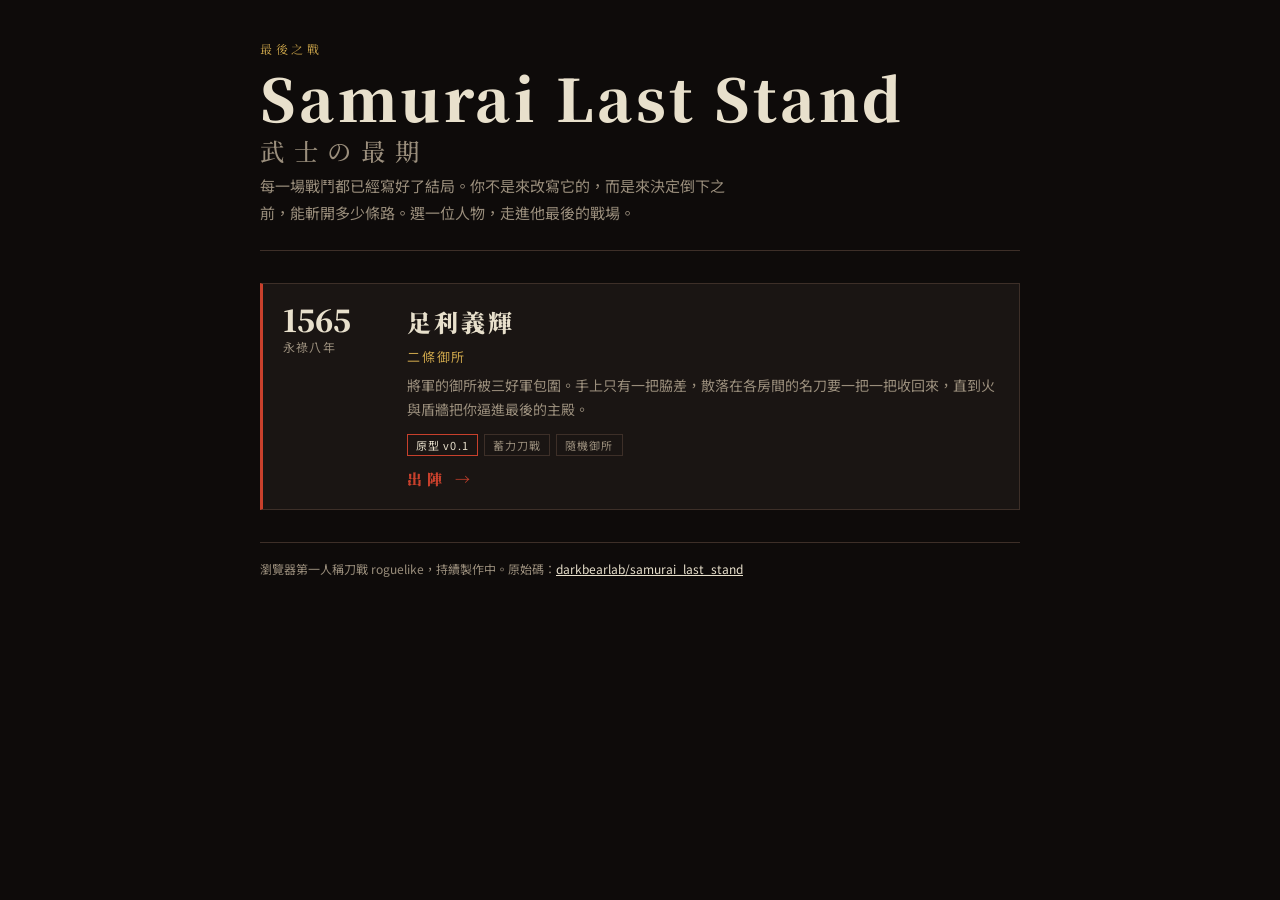
==== index.html @ 81eef3d2 "Add root scenario hub and 足利義輝 prototype (nijo_gosho v0.1.0) - index.html: scenario selection page; " ====
<!doctype html>
<html lang="zh-Hant">
<head>
<meta charset="utf-8">
<meta name="viewport" content="width=device-width,initial-scale=1,viewport-fit=cover">
<title>Samurai Last Stand</title>
<meta name="description" content="以歷史上武士的最後一戰為題材的瀏覽器第一人稱刀戰 roguelike 合集。">
<link rel="preconnect" href="https://fonts.googleapis.com">
<link rel="stylesheet" href="https://fonts.googleapis.com/css2?family=Noto+Serif+TC:wght@500;900&family=Noto+Sans+TC:wght@400;700&display=swap">
<style>
/* 版面：一欄式，標題之下是一張張「戰場卡」，每張卡一位人物、一場最後之戰 */
:root {
  --urushi: #0e0b0a; --sumi: #1a1513; --kaba: #2b211d; --line: #3d2f28;
  --shu: #c8402c; --kin: #c9a34a; --washi: #e8e0cc; --dim: #9a8e7c;
  --f-serif: 'Noto Serif TC', 'Songti TC', 'PMingLiU', serif;
  --f-sans: 'Noto Sans TC', 'Microsoft JhengHei', 'PingFang TC', system-ui, sans-serif;
  color-scheme: dark;
}
* { box-sizing: border-box; }
html, body { margin: 0; min-height: 100%; background: var(--urushi); color: var(--washi); font-family: var(--f-sans); }
body { padding: calc(40px + env(safe-area-inset-top, 0px)) 16px calc(40px + env(safe-area-inset-bottom, 0px)); }
main { max-width: 760px; margin: 0 auto; display: flex; flex-direction: column; gap: 32px; }
header { display: flex; flex-direction: column; gap: 10px; border-bottom: 1px solid var(--line); padding-bottom: 24px; }
.eyebrow { font-family: var(--f-serif); font-size: 12px; letter-spacing: .3em; color: var(--kin); }
h1 { margin: 0; font-family: var(--f-serif); font-weight: 900; font-size: clamp(34px, 8vw, 58px); letter-spacing: .06em; line-height: 1.05; text-wrap: balance; }
h1 span { display: block; font-size: .42em; letter-spacing: .4em; color: var(--dim); margin-top: 10px; font-weight: 500; }
.lead { margin: 0; color: var(--dim); font-size: 15px; line-height: 1.75; max-width: 60ch; }
.list { display: flex; flex-direction: column; gap: 16px; }
.card { position: relative; display: grid; grid-template-columns: 104px 1fr; gap: 20px; padding: 20px; background: var(--sumi); border: 1px solid var(--line); border-left: 3px solid var(--shu); color: inherit; text-decoration: none; transition: border-color .15s, background .15s; }
a.card:hover, a.card:focus-visible { background: var(--kaba); border-color: var(--kin); border-left-color: var(--shu); outline: none; }
.year { display: flex; flex-direction: column; align-items: flex-start; gap: 4px; }
.year b { font-family: var(--f-serif); font-weight: 900; font-size: 30px; font-variant-numeric: tabular-nums; line-height: 1; }
.year small { font-size: 12px; color: var(--dim); letter-spacing: .1em; }
.body { display: flex; flex-direction: column; gap: 8px; min-width: 0; }
.who { font-family: var(--f-serif); font-weight: 900; font-size: 24px; letter-spacing: .12em; margin: 0; }
.where { font-size: 13px; color: var(--kin); letter-spacing: .14em; }
.body p { margin: 0; color: var(--dim); font-size: 14px; line-height: 1.7; }
.tags { display: flex; flex-wrap: wrap; gap: 6px; margin-top: 4px; }
.tag { font-size: 11px; letter-spacing: .1em; padding: 2px 8px; border: 1px solid var(--line); color: var(--dim); }
.tag.live { border-color: var(--shu); color: var(--washi); }
.go { font-family: var(--f-serif); font-weight: 900; letter-spacing: .3em; color: var(--shu); font-size: 15px; margin-top: 4px; }
.soon { border-left-color: var(--line); opacity: .55; }
footer { color: var(--dim); font-size: 12px; line-height: 1.7; border-top: 1px solid var(--line); padding-top: 16px; }
footer a { color: var(--washi); }
@media (max-width: 520px) { .card { grid-template-columns: 1fr; gap: 12px; } .year { flex-direction: row; align-items: baseline; gap: 10px; } }
@media (prefers-reduced-motion: reduce) { .card { transition: none; } }
</style>
</head>
<body>
<main>
  <header>
    <div class="eyebrow">最後之戰</div>
    <h1>Samurai Last Stand<span>武士の最期</span></h1>
    <p class="lead">每一場戰鬥都已經寫好了結局。你不是來改寫它的，而是來決定倒下之前，能斬開多少條路。選一位人物，走進他最後的戰場。</p>
  </header>

  <section class="list" id="list" aria-label="人物與戰場"></section>

  <footer>
    瀏覽器第一人稱刀戰 roguelike，持續製作中。原始碼：<a href="https://github.com/darkbearlab/samurai_last_stand">darkbearlab/samurai_last_stand</a>
  </footer>
</main>

<script>
/* 新增人物或模式時，在這個陣列加一筆即可。path 指向該作品的目錄。 */
const SCENARIOS = [
  {
    path: 'nijo_gosho/index.html',
    year: '1565', era: '永祿八年',
    who: '足利義輝',
    where: '二條御所',
    text: '將軍的御所被三好軍包圍。手上只有一把脇差，散落在各房間的名刀要一把一把收回來，直到火與盾牆把你逼進最後的主殿。',
    tags: ['原型 v0.1', '蓄力刀戰', '隨機御所'],
    live: true,
  },
];

const list = document.getElementById('list');
list.innerHTML = SCENARIOS.map((s) => {
  const inner = `
    <div class="year"><b>${s.year}</b><small>${s.era}</small></div>
    <div class="body">
      <h2 class="who">${s.who}</h2>
      <div class="where">${s.where}</div>
      <p>${s.text}</p>
      <div class="tags">${s.tags.map((t, i) => `<span class="tag${i === 0 && s.live ? ' live' : ''}">${t}</span>`).join('')}</div>
      ${s.live ? '<div class="go">出陣 →</div>' : ''}
    </div>`;
  return s.live ? `<a class="card" href="${s.path}">${inner}</a>` : `<div class="card soon">${inner}</div>`;
}).join('');
</script>
</body>
</html>
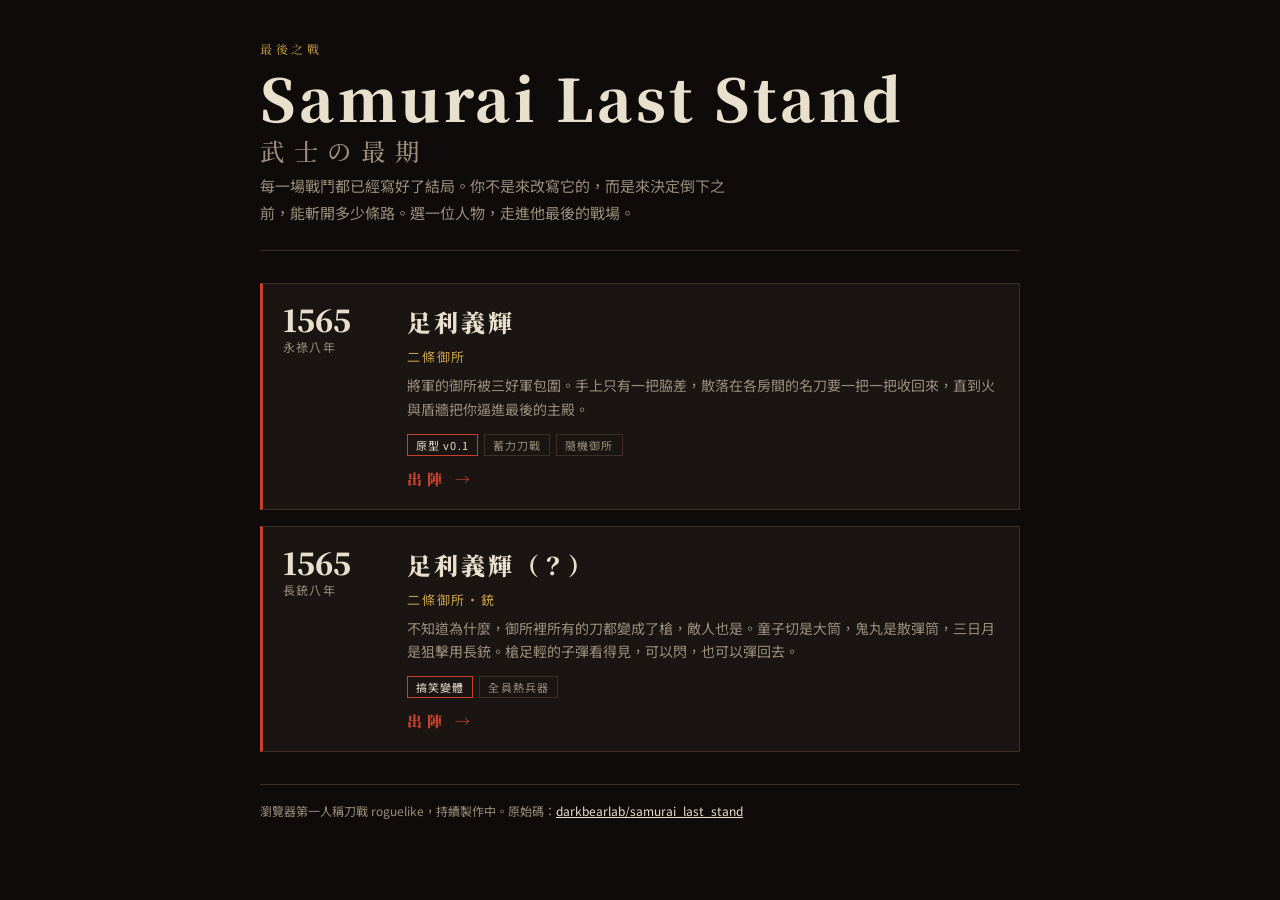
==== commit 9475d8e1: "Add 二條御所・銃 comedy variant (all firearms) - nijo_gosho_gun/: separate entry reusing nijo_gosho/js wit" ====
--- a/index.html
+++ b/index.html
@@ -73,6 +73,15 @@
     tags: ['原型 v0.1', '蓄力刀戰', '隨機御所'],
     live: true,
   },
+  {
+    path: 'nijo_gosho_gun/index.html',
+    year: '1565', era: '長銃八年',
+    who: '足利義輝（？）',
+    where: '二條御所・銃',
+    text: '不知道為什麼，御所裡所有的刀都變成了槍，敵人也是。童子切是大筒，鬼丸是散彈筒，三日月是狙擊用長銃。槍足輕的子彈看得見，可以閃，也可以彈回去。',
+    tags: ['搞笑變體', '全員熱兵器'],
+    live: true,
+  },
 ];
 
 const list = document.getElementById('list');
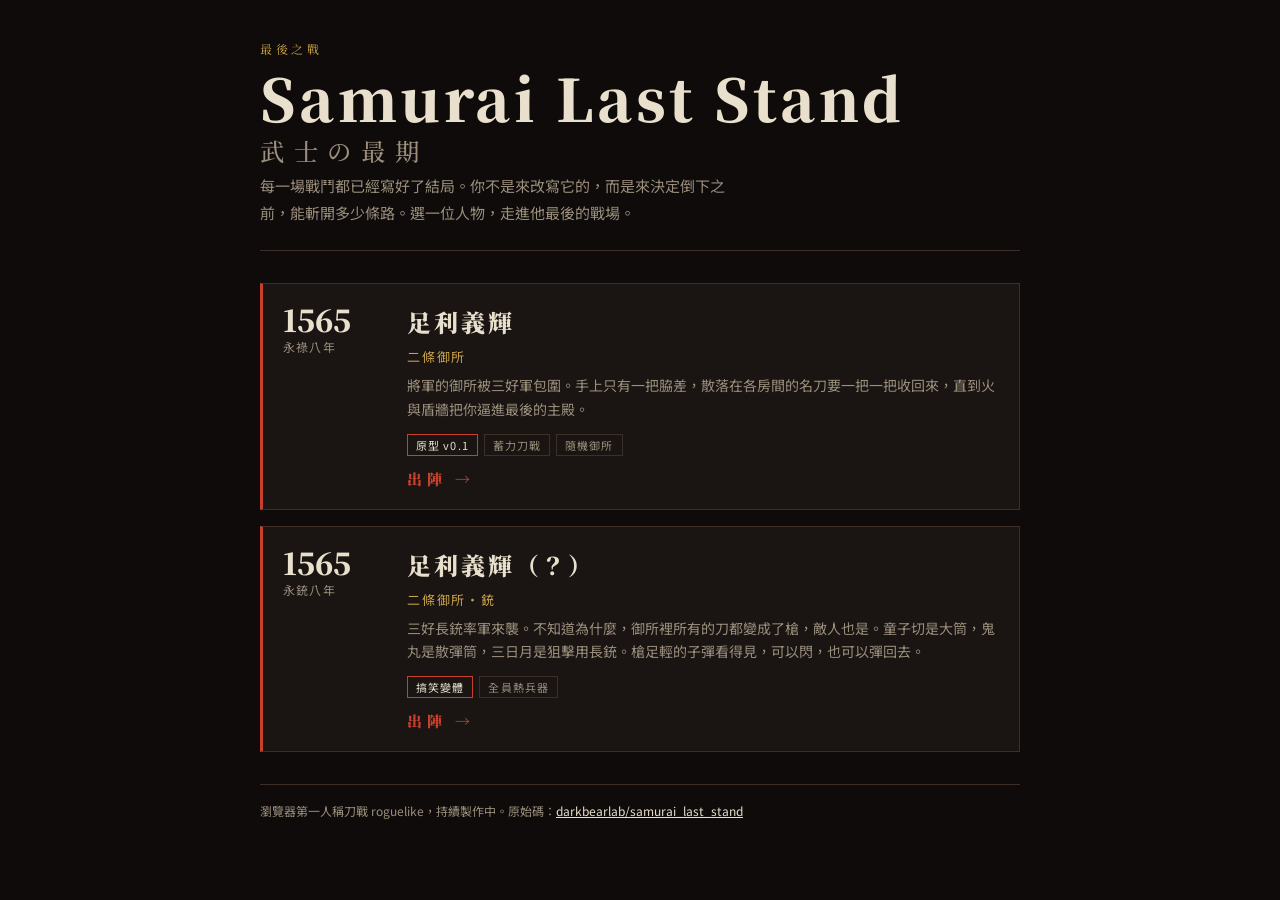
==== commit 23ded74a: "nijo_gosho_gun: era 永銃八年, besieged by 三好長銃 Co-Authored-By: Claude Opus 5.5 <noreply@anthropic.com> C" ====
--- a/index.html
+++ b/index.html
@@ -75,10 +75,10 @@
   },
   {
     path: 'nijo_gosho_gun/index.html',
-    year: '1565', era: '長銃八年',
+    year: '1565', era: '永銃八年',
     who: '足利義輝（？）',
     where: '二條御所・銃',
-    text: '不知道為什麼，御所裡所有的刀都變成了槍，敵人也是。童子切是大筒，鬼丸是散彈筒，三日月是狙擊用長銃。槍足輕的子彈看得見，可以閃，也可以彈回去。',
+    text: '三好長銃率軍來襲。不知道為什麼，御所裡所有的刀都變成了槍，敵人也是。童子切是大筒，鬼丸是散彈筒，三日月是狙擊用長銃。槍足輕的子彈看得見，可以閃，也可以彈回去。',
     tags: ['搞笑變體', '全員熱兵器'],
     live: true,
   },
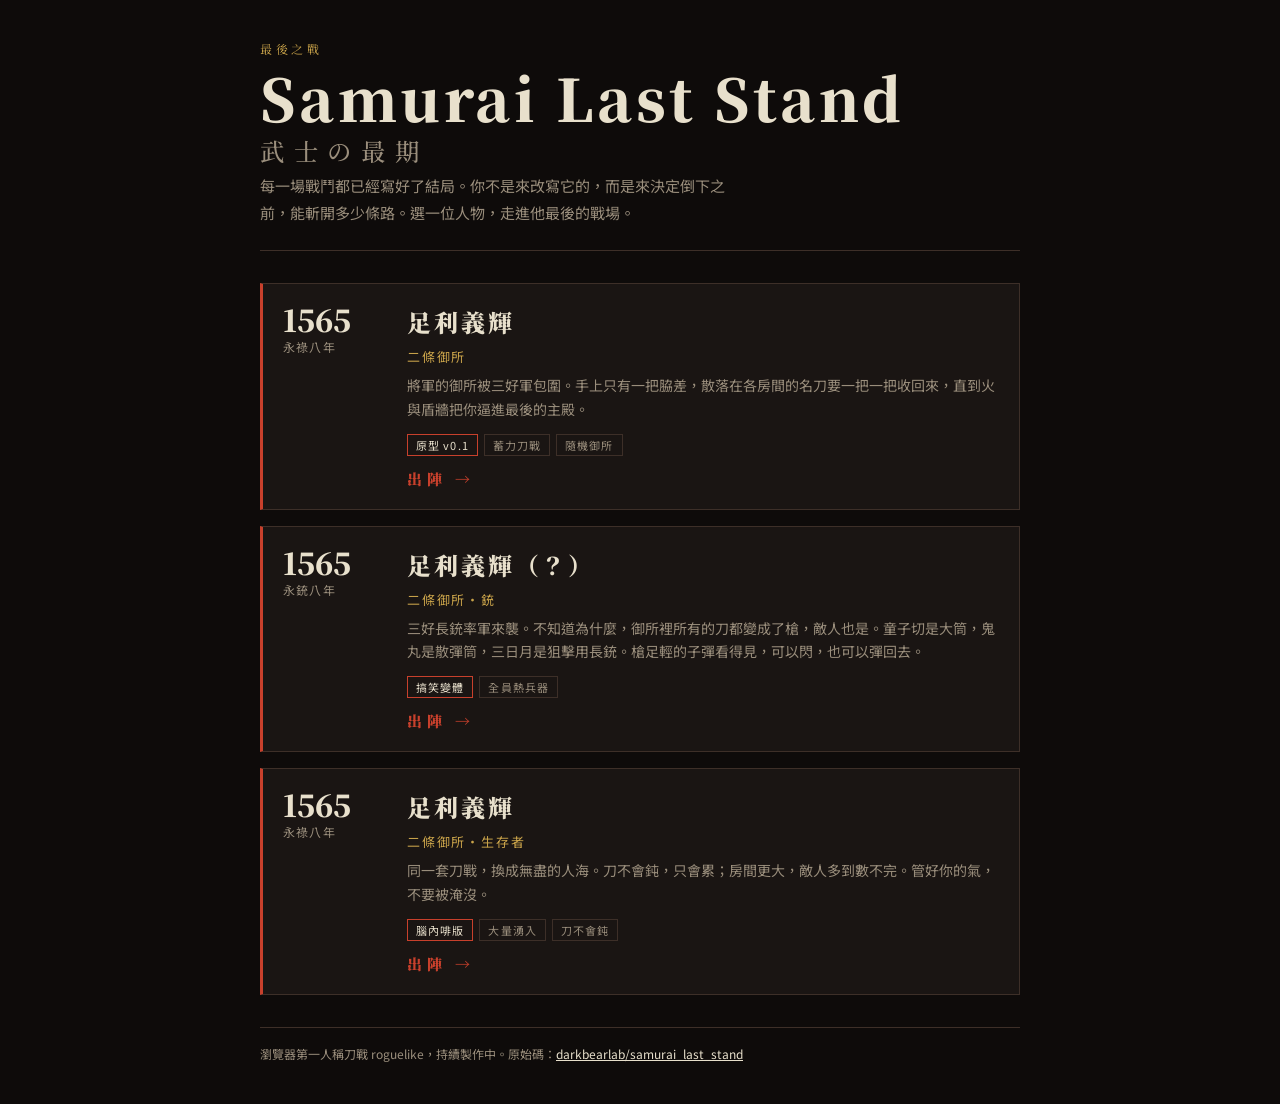
==== commit 4ccca5ca: "Add 二條御所・生存者 (survivor variant) - nijo_gosho_survivor/: bigger rooms, hordes (group spawns up to 70)" ====
--- a/index.html
+++ b/index.html
@@ -82,6 +82,15 @@
     tags: ['搞笑變體', '全員熱兵器'],
     live: true,
   },
+  {
+    path: 'nijo_gosho_survivor/index.html',
+    year: '1565', era: '永祿八年',
+    who: '足利義輝',
+    where: '二條御所・生存者',
+    text: '同一套刀戰，換成無盡的人海。刀不會鈍，只會累；房間更大，敵人多到數不完。管好你的氣，不要被淹沒。',
+    tags: ['腦內啡版', '大量湧入', '刀不會鈍'],
+    live: true,
+  },
 ];
 
 const list = document.getElementById('list');
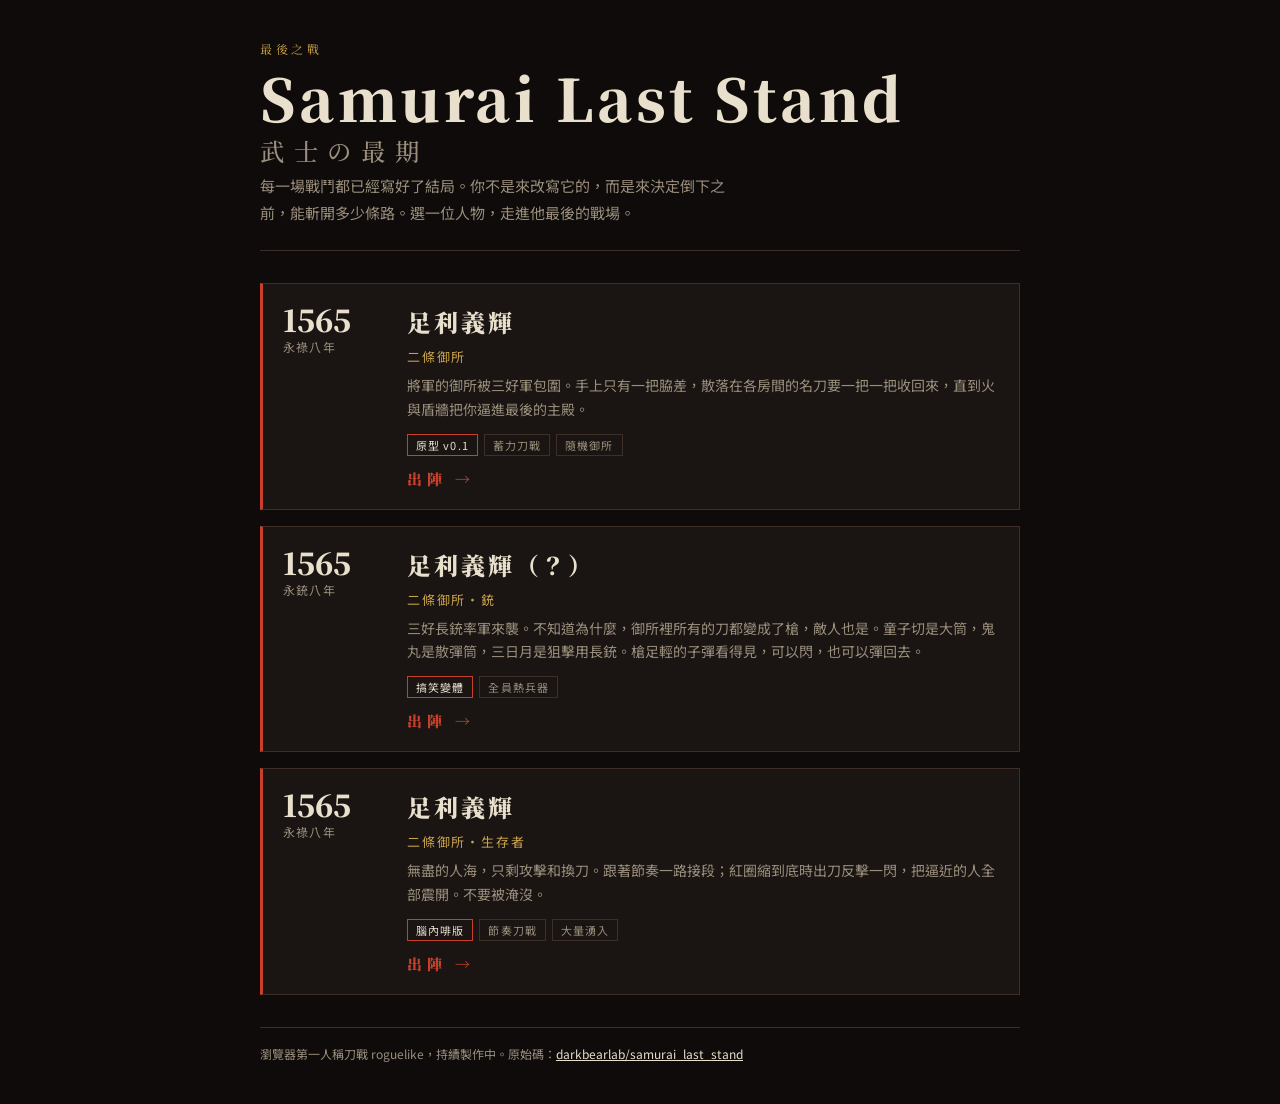
==== commit 399a54c4: "nijo_gosho_survivor: rhythm combat - Only attack + weapon swap: opener deals normal damage, an expan" ====
--- a/index.html
+++ b/index.html
@@ -87,8 +87,8 @@
     year: '1565', era: '永祿八年',
     who: '足利義輝',
     where: '二條御所・生存者',
-    text: '同一套刀戰，換成無盡的人海。刀不會鈍，只會累；房間更大，敵人多到數不完。管好你的氣，不要被淹沒。',
-    tags: ['腦內啡版', '大量湧入', '刀不會鈍'],
+    text: '無盡的人海，只剩攻擊和換刀。跟著節奏一路接段；紅圈縮到底時出刀反擊一閃，把逼近的人全部震開。不要被淹沒。',
+    tags: ['腦內啡版', '節奏刀戰', '大量湧入'],
     live: true,
   },
 ];
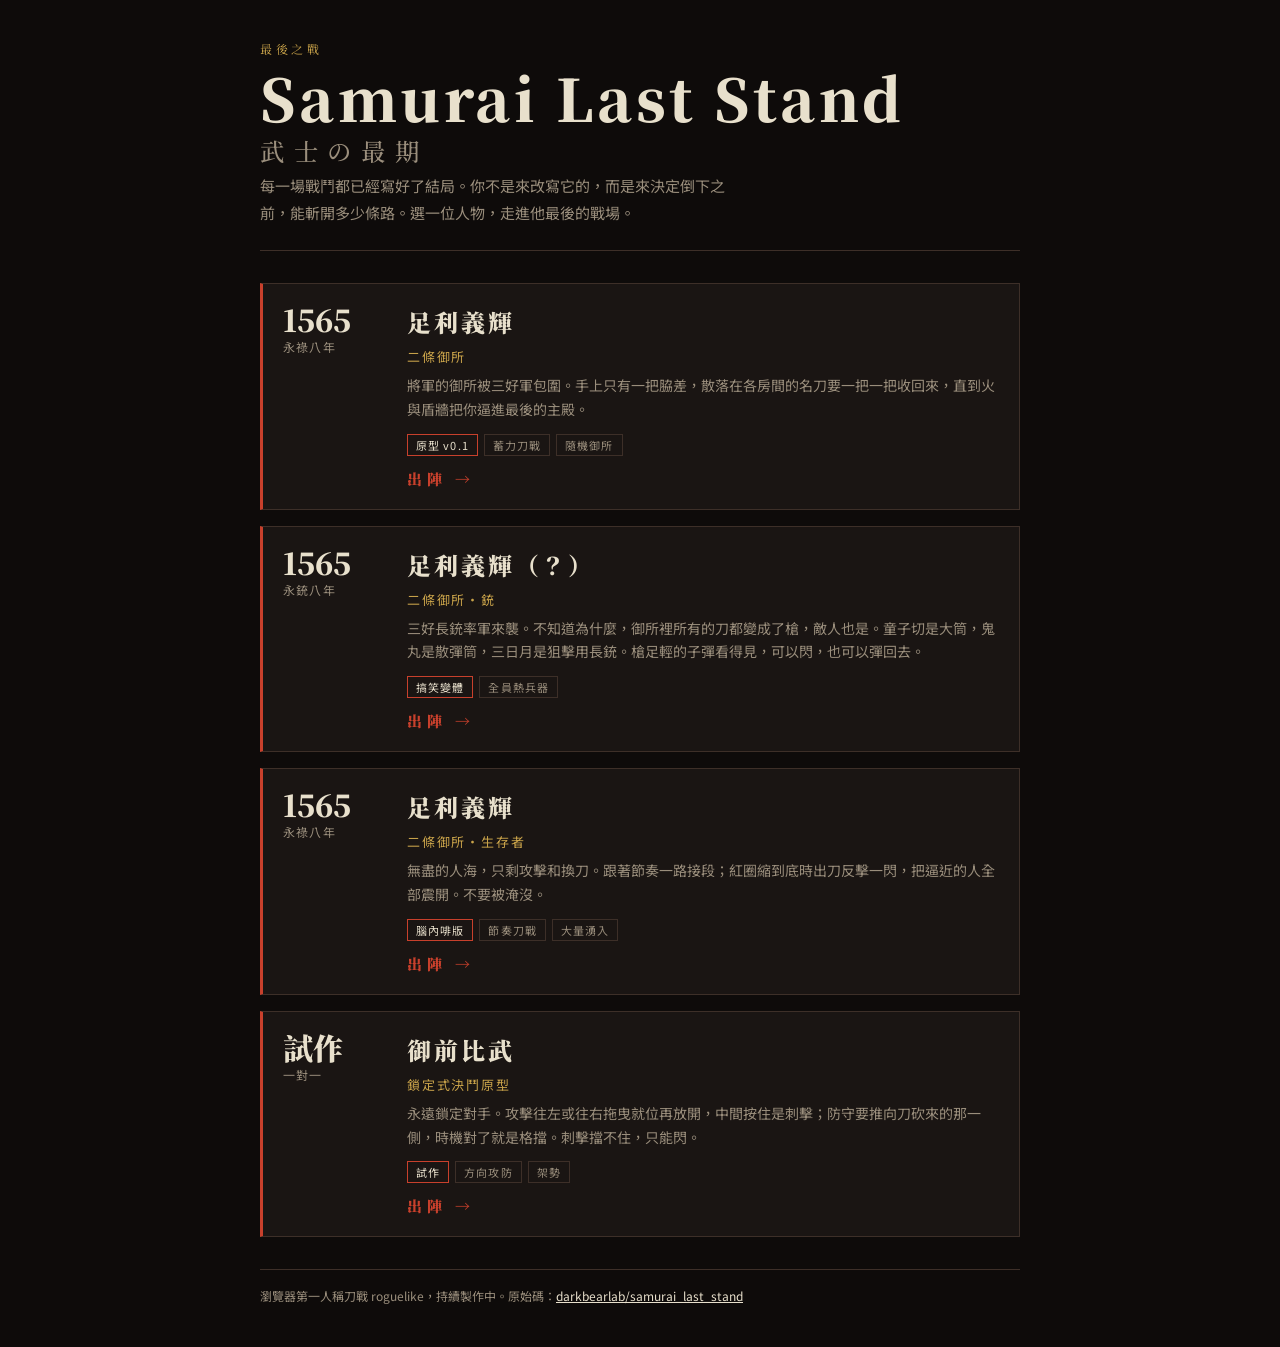
==== commit fcc32990: "Add 御前比武 lock-on duel prototype - gozen_jiai/: always locked onto one samurai; attack stick drag lef" ====
--- a/index.html
+++ b/index.html
@@ -91,6 +91,15 @@
     tags: ['腦內啡版', '節奏刀戰', '大量湧入'],
     live: true,
   },
+  {
+    path: 'gozen_jiai/index.html',
+    year: '試作', era: '一對一',
+    who: '御前比武',
+    where: '鎖定式決鬥原型',
+    text: '永遠鎖定對手。攻擊往左或往右拖曳就位再放開，中間按住是刺擊；防守要推向刀砍來的那一側，時機對了就是格擋。刺擊擋不住，只能閃。',
+    tags: ['試作', '方向攻防', '架勢'],
+    live: true,
+  },
 ];
 
 const list = document.getElementById('list');
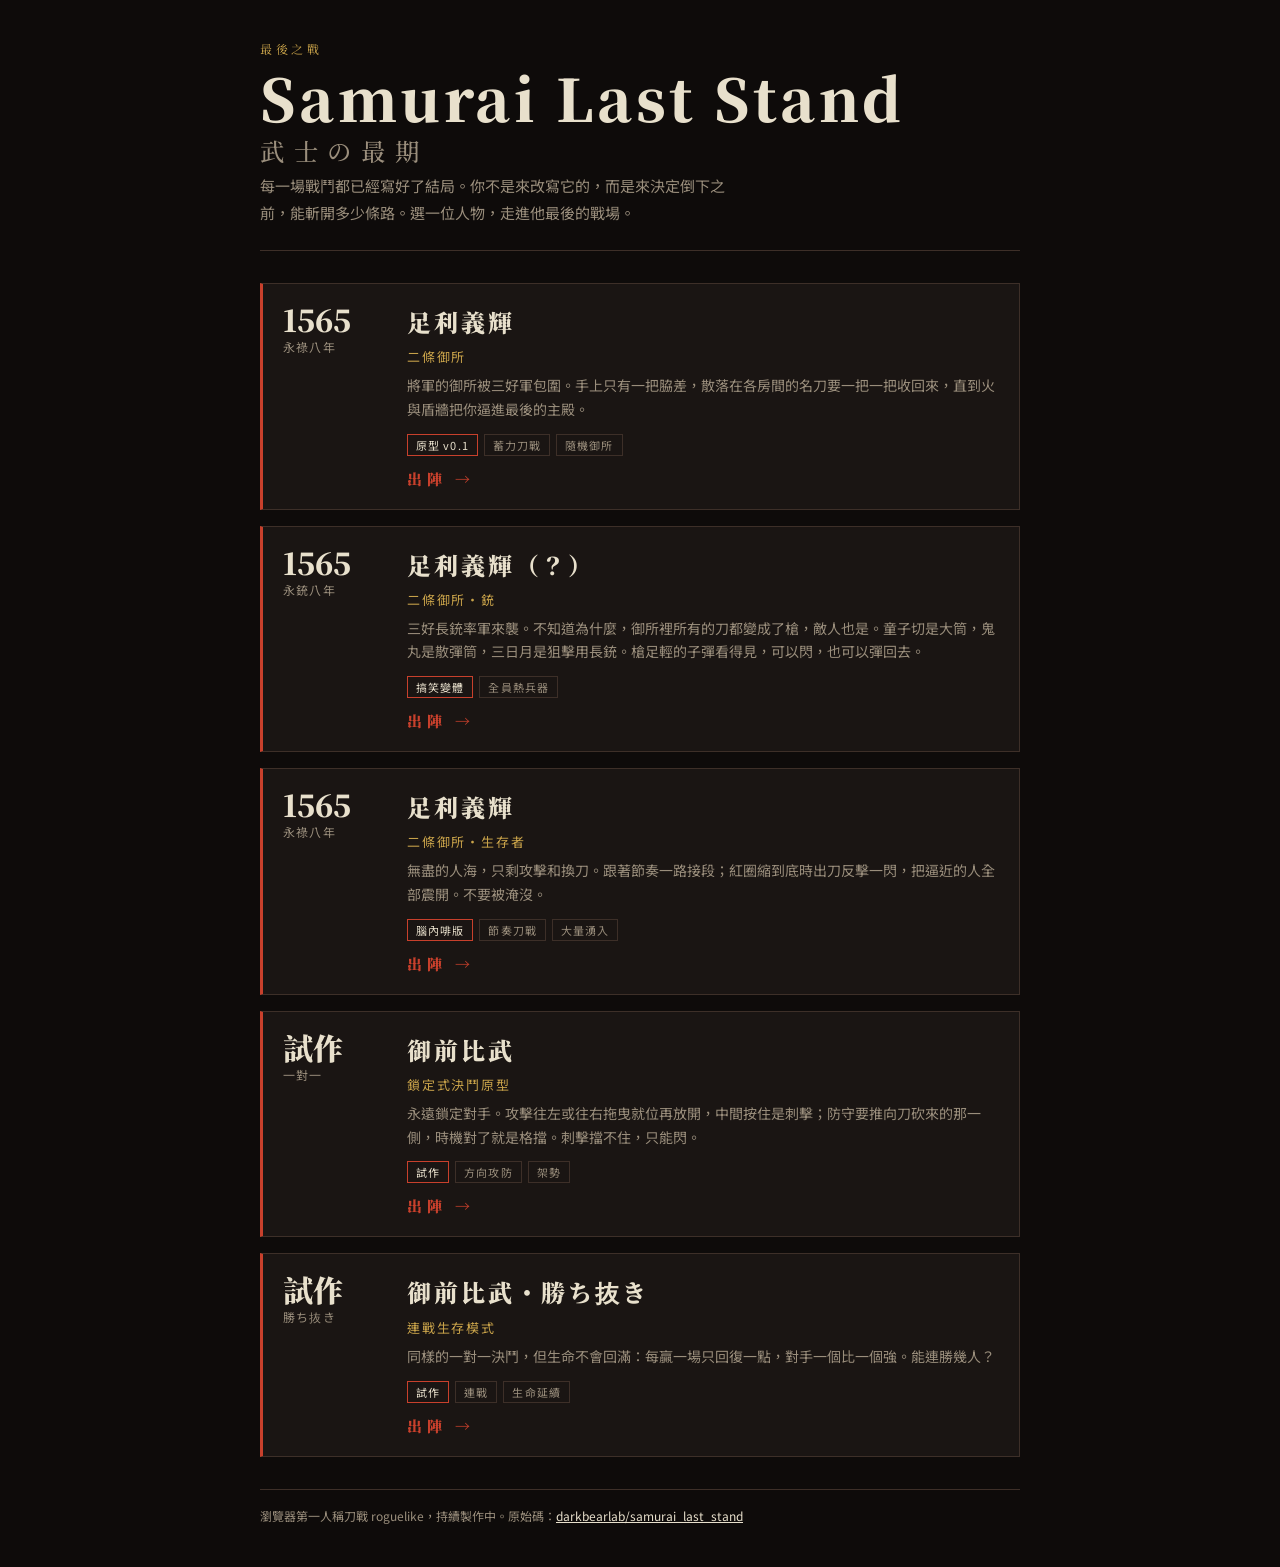
==== commit 4285d985: "Smooth tatami floor; 御前比武 survival entry - Tatami texture without fine stripes; far floor/ceiling ro" ====
--- a/index.html
+++ b/index.html
@@ -100,6 +100,15 @@
     tags: ['試作', '方向攻防', '架勢'],
     live: true,
   },
+  {
+    path: 'gozen_jiai/index.html?mode=survival',
+    year: '試作', era: '勝ち抜き',
+    who: '御前比武・勝ち抜き',
+    where: '連戰生存模式',
+    text: '同樣的一對一決鬥，但生命不會回滿：每贏一場只回復一點，對手一個比一個強。能連勝幾人？',
+    tags: ['試作', '連戰', '生命延續'],
+    live: true,
+  },
 ];
 
 const list = document.getElementById('list');
